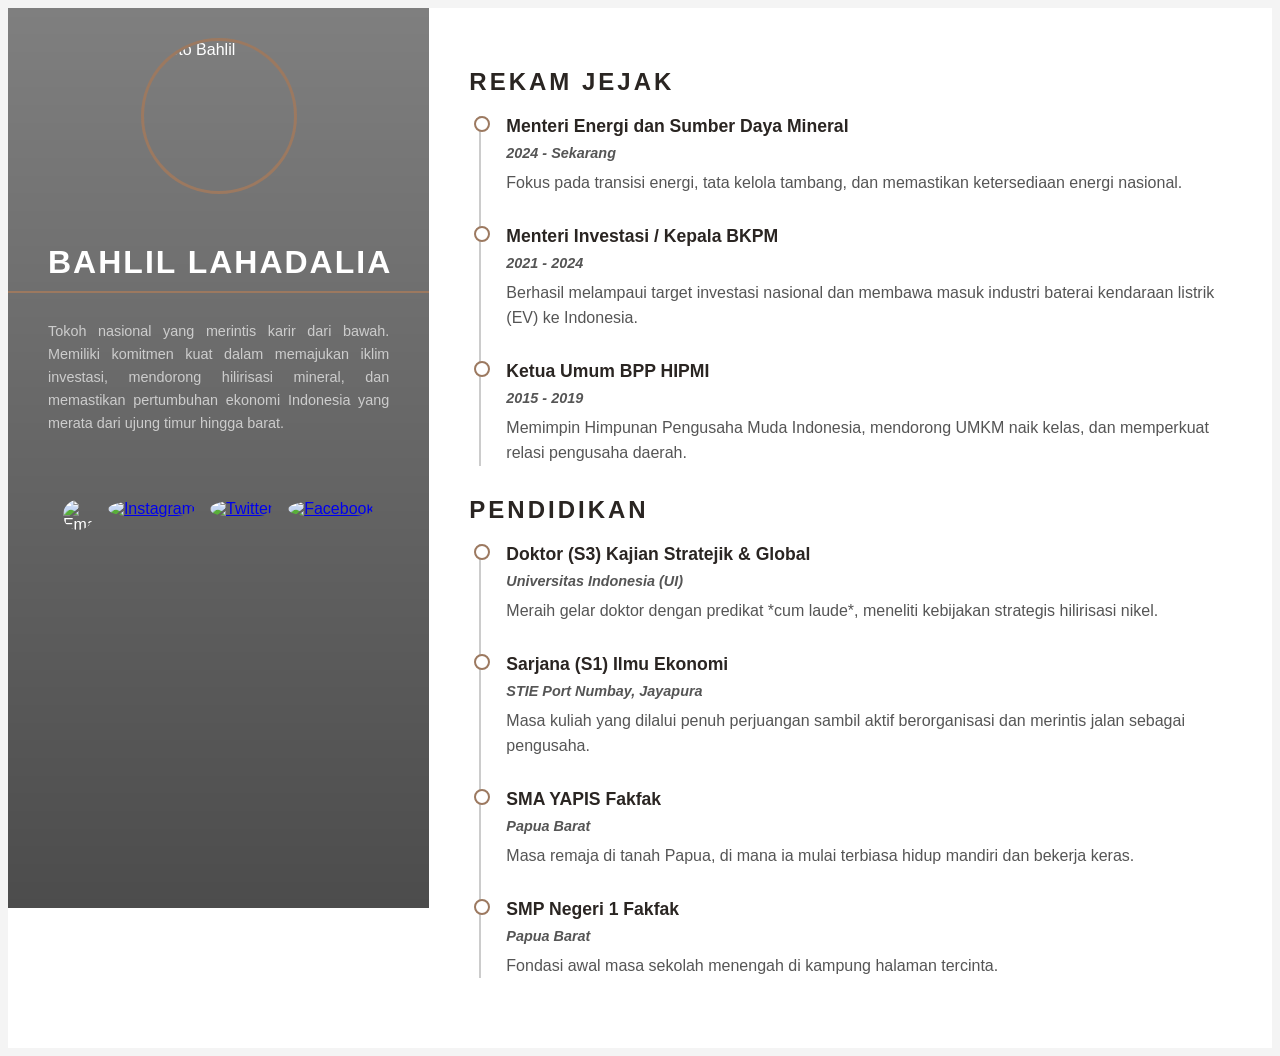
==== cv.html @ 4cec1b9f "html dan css" ====
<!DOCTYPE html>
<html lang="id">
<head>
    <meta charset="UTF-8">
    <meta name="viewport" content="width=device-width, initial-scale=1.0">
    <title>CV Bahlil Lahadalia</title>
    <link rel="stylesheet" href="cv-style.css">
</head>
<body>

    <!-- Bungkus utama CV (Kertasnya) -->
    <div class="kertas-cv">
        
        <!-- KOLOM KIRI (Gelap) -->
        <div class="kolom-kiri">
            <!-- Foto Profil -->
            <img src="assets/foto_bahlil.jpg" alt="Foto Bahlil" class="foto-profil">
            
            <!-- Profil Singkat -->
            <h2 class="judul-kiri">BAHLIL LAHADALIA</h2>
            <p class="teks-kiri">
                Tokoh nasional yang merintis karir dari bawah. Memiliki komitmen kuat dalam memajukan iklim investasi, mendorong hilirisasi mineral, dan memastikan pertumbuhan ekonomi Indonesia yang merata dari ujung timur hingga barat.
            </p>

            <div class="contact">
                <img src="assets/email.jpeg" alt="Email"/>
                <a href="https://www.instagram.com/bahlillahadalia/?hl=en" target="_blank">
                    <img src="assets/instagram.jpeg" alt="Instagram"/>
                </a>
                <a href="https://twitter.com/bahlillahadalia" target="_blank">
                    <img src="assets/twitter.jpeg" alt="Twitter"/>
                </a>
                <a href="https://web.facebook.com/BahlilLahadaliaOfficial/?_rdc=1&_rdr#" target="_blank">
                    <img src="assets/facebook.jpeg" alt="Facebook"/>
                </a>
            </div>
        </div>

        <!-- KOLOM KANAN (Terang) -->
        <div class="kolom-kanan">

            <!-- Bagian Bawah (Isi Rekam Jejak) -->
            <div class="isi-kanan">
                <h2 class="judul-kanan">REKAM JEJAK</h2>
                
                <!-- Pembungkus Garis Waktu (Timeline) -->
                <div class="garis-waktu">
                    
                    <div class="item-jejak">
                        <h4 class="jabatan">Menteri Energi dan Sumber Daya Mineral</h4>
                        <p class="tahun">2024 - Sekarang</p>
                        <p>Fokus pada transisi energi, tata kelola tambang, dan memastikan ketersediaan energi nasional.</p>
                    </div>

                    <div class="item-jejak">
                        <h4 class="jabatan">Menteri Investasi / Kepala BKPM</h4>
                        <p class="tahun">2021 - 2024</p>
                        <p>Berhasil melampaui target investasi nasional dan membawa masuk industri baterai kendaraan listrik (EV) ke Indonesia.</p>
                    </div>

                    <div class="item-jejak">
                        <h4 class="jabatan">Ketua Umum BPP HIPMI</h4>
                        <p class="tahun">2015 - 2019</p>
                        <p>Memimpin Himpunan Pengusaha Muda Indonesia, mendorong UMKM naik kelas, dan memperkuat relasi pengusaha daerah.</p>
                    </div>
                </div>
                <h2 class="judul-kanan">PENDIDIKAN</h2>
                <div class="garis-waktu">
                    <div class="item-pendidikan">
                        <h4 class="jenjang">Doktor (S3) Kajian Stratejik & Global</h4>
                        <p class="tempat">Universitas Indonesia (UI)</p>
                        <p>Meraih gelar doktor dengan predikat *cum laude*, meneliti kebijakan strategis hilirisasi nikel.</p>
                    </div>

                    <div class="item-pendidikan">
                        <h4 class="jenjang">Sarjana (S1) Ilmu Ekonomi</h4>
                        <p class="tempat">STIE Port Numbay, Jayapura</p>
                        <p>Masa kuliah yang dilalui penuh perjuangan sambil aktif berorganisasi dan merintis jalan sebagai pengusaha.</p>
                    </div>

                    <div class="item-pendidikan">
                        <h4 class="jenjang">SMA YAPIS Fakfak</h4>
                        <p class="tempat">Papua Barat</p>
                        <p>Masa remaja di tanah Papua, di mana ia mulai terbiasa hidup mandiri dan bekerja keras.</p>
                    </div>

                    <div class="item-pendidikan">
                        <h4 class="jenjang">SMP Negeri 1 Fakfak</h4>
                        <p class="tempat">Papua Barat</p>
                        <p>Fondasi awal masa sekolah menengah di kampung halaman tercinta.</p>
                    </div>
                </div>
            </div>

        </div>
    </div>

</body>
</html>
---- cv-style.css ----
/* Mengatur font dan latar belakang luar */
body {
    background-color: #f4f4f4; /* Abu-abu muda di luar kertas CV */
    font-family: sans-serif;
}

/* =========================================
   1. STRUKTUR UTAMA (SYARAT CSS GRID)
   ========================================= */
.kertas-cv {
    background-color: white;
    display: grid; /* Perintah sakti untuk membelah layout */
    grid-template-columns: 1fr 2fr; /* Membagi jadi 2 bagian: 1 bagian kiri, 2 bagian kanan */
}

/* =========================================
   2. DESAIN KOLOM KIRI (GELAP)
   ========================================= */
.kolom-kiri {
    background-image: linear-gradient(rgba(0, 0, 0, 0.5), rgba(0, 0, 0, 0.7)), url('assets/background.jpeg'); /* Warna coklat sangat gelap */
    color: white;
    position: sticky;
    top: 0;
    height: 100vh; /* Membuat kolom kiri setinggi layar */
}

.foto-profil {
    width: 150px;
    height: 150px;
    border-radius: 50%; /* Membuat foto jadi bulat */
    object-fit: cover; /* Biar foto tidak gepeng */
    display: block;
    margin: 30px auto; /* Mengetengahkan foto */
    border: 3px solid #9C7960; /* Bingkai coklat terang di pinggir foto */
}

.judul-kiri {
    color: white;
    font-size: 2rem;
    letter-spacing: 2px; /* Jarak antar huruf diperlebar */
    border-bottom: 2px solid #9C7960; /* Garis bawah judul */
    padding-bottom: 10px;
    padding-top: 20px;
    padding-left: 40px;
}

.teks-kiri {
    color: #cccccc; /* Abu-abu terang agar nyaman dibaca di background gelap */
    line-height: 1.6;
    margin-bottom: 30px;
    font-size: 0.9rem;
    padding-inline: 40px;
    text-align: justify;
}

.contact{
    display: flex;
    justify-content: center;
    gap: 15px; 
    margin-top: 65px;
}

.contact img {
    width: 30px;
    height: 30px;
    border-radius: 50%;
    transition: transform 0.3s ease; /* Animasi halus saat hover */
}

/* =========================================
   3. DESAIN KOLOM KANAN (TERANG)
   ========================================= */

.isi-kanan {
    padding: 40px;
}

.judul-kanan {
    color: #2A2522;
    letter-spacing: 3px;
    margin-bottom: 20px;
}

/* =========================================
   4. DESAIN TIMELINE (REKAM JEJAK)
   ========================================= */
.garis-waktu {
    border-left: 2px solid #ccc; /* Ini yang membuat garis lurus vertikal di kiri */
    padding-left: 20px; /* Jarak teks dari garis */
    margin-left: 10px;
}

.item-jejak {
    margin-bottom: 30px;
    position: relative; /* Penting untuk titik timeline */
}

/* Membuat titik/lingkaran di garis timeline */
.item-jejak::before {
    content: '';
    position: absolute;
    left: -27px; /* Menarik titik ke pas di atas garis */
    width: 12px;
    height: 12px;
    background-color: white;
    border: 2px solid #9C7960;
    border-radius: 50%;
}

.jabatan {
    margin: 5px;
    color: #2A2522;
    font-size: 1.1rem;
}

.tahun {
    margin: 5px;
    color: #9C7960;
    font-weight: bold;
    font-style: italic;
    font-size: 0.9rem;
}

.item-jejak p {
    margin: 5px;
    color: #555;
    line-height: 1.6;
}

.item-pendidikan {
    margin-bottom: 30px;
    position: relative; /* Penting untuk titik timeline */
}

.item-pendidikan::before {
    content: '';
    position: absolute;
    left: -27px; /* Menarik titik ke pas di atas garis */
    width: 12px;
    height: 12px;
    background-color: white;
    border: 2px solid #9C7960;
    border-radius: 50%;
}

.jenjang {
    margin: 5px;
    color: #2A2522;
    font-size: 1.1rem;
}

.tempat {
    margin: 5px;
    color: #9C7960;
    font-weight: bold;
    font-style: italic;
    font-size: 0.9rem;
}

.item-pendidikan p {
    margin: 5px;
    color: #555;
    line-height: 1.6;
}

@media (max-width: 992px) { /* Tablet */
    .hero-section {
        flex-direction: column;
        text-align: center;
    }
    .hero-content {
        padding-right: 0;
        margin-bottom: 40px;
    }
    .portfolio-layout, .contact-layout {
        flex-direction: column;
    }
    .portfolio-sidebar {
        width: 100%;
    }
    .portfolio-sidebar ul {
        display: flex;
        gap: 15px;
        overflow-x: auto;
    }
    .portfolio-sidebar li {
        white-space: nowrap;
        border-bottom: none;
    }
}

@media (max-width: 768px) { /* Handphone (HP) */
    .navbar {
        flex-direction: column;
        gap: 15px;
    }
    .nav-links {
        flex-wrap: wrap;
        justify-content: center;
    }
    .floating-menu {
        display: none; /* Sembunyikan menu floating di HP agar tidak mengganggu layar */
    }
    .name {
        font-size: 2.5rem;
    }
    .section-container {
        padding: 40px 5%;
        margin: 20px 2%;
    }
    .profile-img {
        width: 200px;
        height: 200px;
    }
}
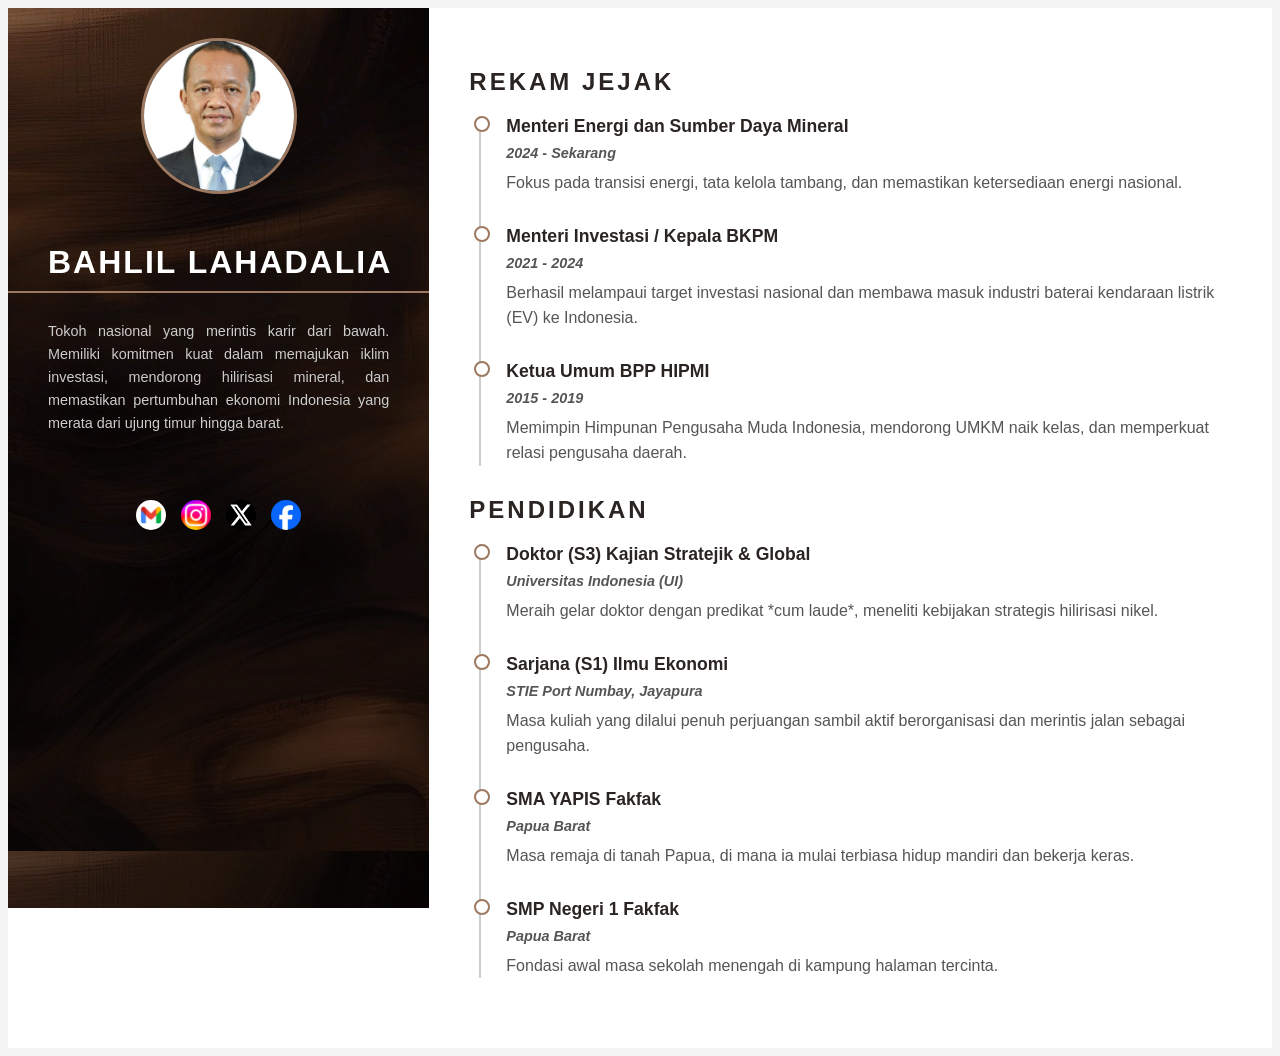
==== commit 68106b3c: "update cv" ====
--- a/cv.html
+++ b/cv.html
@@ -8,10 +8,10 @@
 </head>
 <body>
 
-    <!-- Bungkus utama CV (Kertasnya) -->
+    <!-- Bungkus utama CV  -->
     <div class="kertas-cv">
         
-        <!-- KOLOM KIRI (Gelap) -->
+        <!-- KOLOM KIRI  -->
         <div class="kolom-kiri">
             <!-- Foto Profil -->
             <img src="assets/foto_bahlil.jpg" alt="Foto Bahlil" class="foto-profil">
@@ -36,14 +36,13 @@
             </div>
         </div>
 
-        <!-- KOLOM KANAN (Terang) -->
+        <!-- KOLOM KANAN -->
         <div class="kolom-kanan">
 
-            <!-- Bagian Bawah (Isi Rekam Jejak) -->
+            <!-- Isi Rekam Jejak -->
             <div class="isi-kanan">
                 <h2 class="judul-kanan">REKAM JEJAK</h2>
                 
-                <!-- Pembungkus Garis Waktu (Timeline) -->
                 <div class="garis-waktu">
                     
                     <div class="item-jejak">
--- a/cv-style.css
+++ b/cv-style.css
@@ -1,51 +1,45 @@
-/* Mengatur font dan latar belakang luar */
+
 body {
-    background-color: #f4f4f4; /* Abu-abu muda di luar kertas CV */
+    background-color: #f4f4f4;
     font-family: sans-serif;
 }
 
-/* =========================================
-   1. STRUKTUR UTAMA (SYARAT CSS GRID)
-   ========================================= */
 .kertas-cv {
     background-color: white;
-    display: grid; /* Perintah sakti untuk membelah layout */
-    grid-template-columns: 1fr 2fr; /* Membagi jadi 2 bagian: 1 bagian kiri, 2 bagian kanan */
-}
-
-/* =========================================
-   2. DESAIN KOLOM KIRI (GELAP)
-   ========================================= */
+    display: grid; 
+    grid-template-columns: 1fr 2fr; 
+}
+
 .kolom-kiri {
-    background-image: linear-gradient(rgba(0, 0, 0, 0.5), rgba(0, 0, 0, 0.7)), url('assets/background.jpeg'); /* Warna coklat sangat gelap */
+    background-image: linear-gradient(rgba(0, 0, 0, 0.5), rgba(0, 0, 0, 0.7)), url('assets/background.jpeg'); 
     color: white;
     position: sticky;
     top: 0;
-    height: 100vh; /* Membuat kolom kiri setinggi layar */
+    height: 100vh; 
 }
 
 .foto-profil {
     width: 150px;
     height: 150px;
-    border-radius: 50%; /* Membuat foto jadi bulat */
-    object-fit: cover; /* Biar foto tidak gepeng */
+    border-radius: 50%; 
+    object-fit: cover;
     display: block;
-    margin: 30px auto; /* Mengetengahkan foto */
-    border: 3px solid #9C7960; /* Bingkai coklat terang di pinggir foto */
+    margin: 30px auto;
+    border: 3px solid #9C7960;
 }
 
 .judul-kiri {
     color: white;
     font-size: 2rem;
-    letter-spacing: 2px; /* Jarak antar huruf diperlebar */
-    border-bottom: 2px solid #9C7960; /* Garis bawah judul */
+    letter-spacing: 2px; 
+    border-bottom: 2px solid #9C7960;
     padding-bottom: 10px;
     padding-top: 20px;
     padding-left: 40px;
 }
 
 .teks-kiri {
-    color: #cccccc; /* Abu-abu terang agar nyaman dibaca di background gelap */
+    color: #cccccc; 
     line-height: 1.6;
     margin-bottom: 30px;
     font-size: 0.9rem;
@@ -64,12 +58,9 @@
     width: 30px;
     height: 30px;
     border-radius: 50%;
-    transition: transform 0.3s ease; /* Animasi halus saat hover */
-}
-
-/* =========================================
-   3. DESAIN KOLOM KANAN (TERANG)
-   ========================================= */
+    transition: transform 0.3s ease; 
+}
+
 
 .isi-kanan {
     padding: 40px;
@@ -81,25 +72,23 @@
     margin-bottom: 20px;
 }
 
-/* =========================================
-   4. DESAIN TIMELINE (REKAM JEJAK)
-   ========================================= */
+
 .garis-waktu {
-    border-left: 2px solid #ccc; /* Ini yang membuat garis lurus vertikal di kiri */
-    padding-left: 20px; /* Jarak teks dari garis */
+    border-left: 2px solid #ccc; 
+    padding-left: 20px; 
     margin-left: 10px;
 }
 
 .item-jejak {
     margin-bottom: 30px;
-    position: relative; /* Penting untuk titik timeline */
-}
-
-/* Membuat titik/lingkaran di garis timeline */
+    position: relative;
+}
+
+/* Membuat titik/lingkaran */
 .item-jejak::before {
     content: '';
     position: absolute;
-    left: -27px; /* Menarik titik ke pas di atas garis */
+    left: -27px;
     width: 12px;
     height: 12px;
     background-color: white;
@@ -129,13 +118,13 @@
 
 .item-pendidikan {
     margin-bottom: 30px;
-    position: relative; /* Penting untuk titik timeline */
+    position: relative; 
 }
 
 .item-pendidikan::before {
     content: '';
     position: absolute;
-    left: -27px; /* Menarik titik ke pas di atas garis */
+    left: -27px;
     width: 12px;
     height: 12px;
     background-color: white;
@@ -163,7 +152,7 @@
     line-height: 1.6;
 }
 
-@media (max-width: 992px) { /* Tablet */
+@media (max-width: 992px) { 
     .hero-section {
         flex-direction: column;
         text-align: center;
@@ -189,7 +178,7 @@
     }
 }
 
-@media (max-width: 768px) { /* Handphone (HP) */
+@media (max-width: 768px) { 
     .navbar {
         flex-direction: column;
         gap: 15px;
@@ -199,7 +188,7 @@
         justify-content: center;
     }
     .floating-menu {
-        display: none; /* Sembunyikan menu floating di HP agar tidak mengganggu layar */
+        display: none; 
     }
     .name {
         font-size: 2.5rem;
